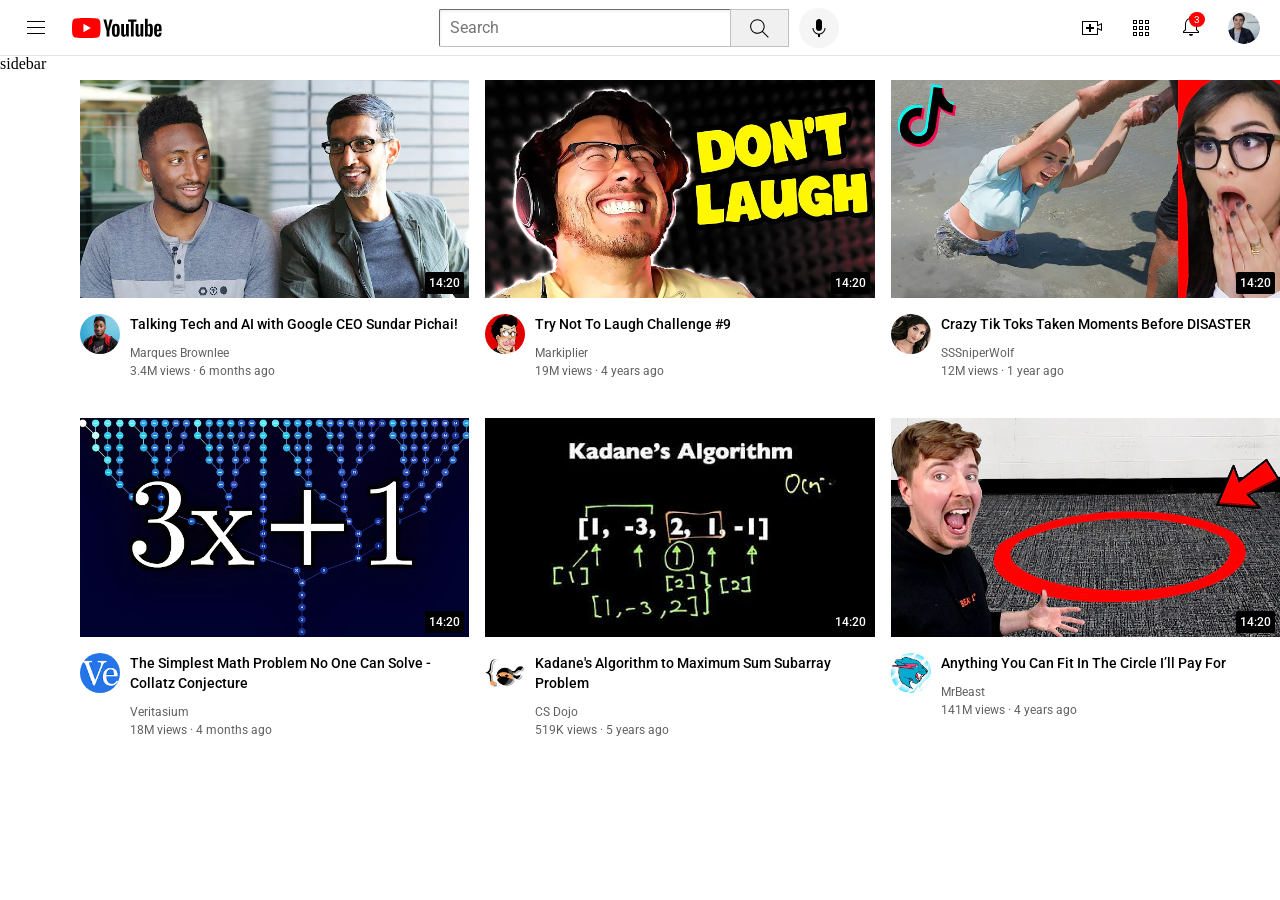
==== youtube.html @ 05bc9377 "first" ====
<!DOCTYPE html>
<html>
<title>Youtube.com clone</title>
    <head>

        <link rel="preconnect" href="https://fonts.googleapis.com">
        <link rel="preconnect" href="https://fonts.gstatic.com" crossorigin>
        <link href="https://fonts.googleapis.com/css2?family=Roboto:wght@400;500;700&display=swap" rel="stylesheet">
        <link rel="stylesheet" href="intro-to-html/styles/general.css">
        <link rel="stylesheet" href="intro-to-html/styles/header.css">
        <link rel="stylesheet" href="intro-to-html/styles/video.css">
        <link rel="stylesheet" href="intro-to-html/styles/sidebar.css">

    </head>
    <body>
        <div class="header">

            <div class="left-section">
                    <img class="hamburger-menu"  src="icon/hamburger-menu.svg" alt="">
                    <img class="youtube-logo" src="icon/youtube-logo.svg" alt="">
            </div>

            <div class="middle-section">

                <input class="search-bar" type="text" placeholder="Search">
                
                <button class="search-button">
                    <img class="search-icon" src="icon/search.svg" alt="">
                </button>    
                <button class="voice-search-button">
                    <img class="voice-search-icon" src="icon/voice-search-icon.svg" alt="">
                     
                </button>




            </div>
          

            <div class="right-section">

                <img class="upload-icon" src="icon/upload.svg" alt="">
                <img class="youtube-apps-icon" src="icon/youtube-apps.svg" alt="">
                <div class="notifications-icon-container">
                    <img class="notifications-icon" src="icon/notifications.svg" alt="">
                    <div class="notifications-count">3</div>
                </div>
                
                <img class="current-user-picture" src="icon/my-channel.jpeg" alt="">
            </div>

           
        </div>

        <div class="sidebar">
            sidebar

        </div>


        <div class="video-grid">

            <div class="video-preview">
                <div class="thumbnails-row"> 
                    <img class="thumbnails" src="thumbnails/thumbnail-1.webp" alt="">
                    
                    <div class="video-time">14:20</div>



                </div>
    
                <div class="video-info-grid">
                    <div class="channel-picture">
                        <img class="icon" src="icon/channel-1.jpeg" alt="">
                    </div>
                    <div class="video-info">
                        <p class="video-title">Talking Tech and AI with Google CEO Sundar Pichai!</p>
                        <p class="video-author">Marques Brownlee</p>
                        <p class="video-stats">3.4M views &#183; 6 months ago</p>
                    </div>   
                </div>
            </div>  
    
            <div class="video-preview">
                <div class="thumbnails-row"> 

                    <img class="thumbnails" src="thumbnails/thumbnail-2.webp" alt="">
                    <div class="video-time">14:20</div>
                </div>
                 
        
                <div class="video-info-grid">
                    <div class="channel-picture">
                        <img class="icon" src="icon/channel-2.jpeg" alt="">
                    </div>
                    <div class="video-info">
                        <p class="video-title">Try Not To Laugh Challenge #9</p>
                        <p class="video-author">Markiplier</p>
                        <p class="video-stats">19M views &#183; 4 years ago</p>
                    </div>
                </div>
            </div>
    
    
            <div class="video-preview">
                <div class="thumbnails-row"> 
                    <img class="thumbnails" src="thumbnails/thumbnail-3.webp" alt="">
                    <div class="video-time">14:20</div>
                </div>
    
                <div class="video-info-grid">
                    <div class="channel-picture">
                        <img class="icon" src="icon/channel-3.jpeg" alt="">
                    </div>
                    <div class="video-info">
                        <p class="video-title">
                            Crazy Tik Toks Taken Moments Before DISASTER</p>
                        <p class="video-author">SSSniperWolf</p>
                        <p class="video-stats">12M views &#183; 1 year ago</p>
                    </div>   
                </div>
            </div>  
    
    
    
    
            <div class="video-preview">
                <div class="thumbnails-row"> 
                    <img class="thumbnails" src="thumbnails/thumbnail-4.webp" alt="">
                    <div class="video-time">14:20</div>
                </div>
        
                <div class="video-info-grid">
                    <div class="channel-picture">
                        <img class="icon" src="icon/channel-4.jpeg" alt="">
                    </div>
                    <div class="video-info">
                        <p class="video-title">
                            The Simplest Math Problem No One Can Solve - Collatz Conjecture</p>
                        <p class="video-author">Veritasium</p>
                        <p class="video-stats">18M views &#183; 4 months ago</p>
                    </div>
                </div>
            </div>
    
    
    
            <div class="video-preview">
                <div class="thumbnails-row"> 
                    <img class="thumbnails" src="thumbnails/thumbnail-5.webp" alt="">
                    <div class="video-time">14:20</div>
                    
                </div>
    
                <div class="video-info-grid">
                    <div class="channel-picture">
                        <img class="icon" src="icon/channel-5.jpeg" alt="">
                    </div>
                    <div class="video-info">
                        <p class="video-title">Kadane's Algorithm to Maximum Sum Subarray Problem</p>
                        <p class="video-author">CS Dojo</p>
                        <p class="video-stats">519K views &#183; 5 years ago</p>
                    </div>   
                </div>
            </div>  
    
    
    
            
            <div class="video-preview">
                <div class="thumbnails-row"> 
                    <img class="thumbnails" src="thumbnails/thumbnail-6.webp" alt="">
                    <div class="video-time">14:20</div>
                </div>
        
                <div class="video-info-grid">
                    <div class="channel-picture">
                        <img class="icon" src="icon/channel-6.jpeg" alt="">
                    </div>
                    <div class="video-info">
                        <p class="video-title">Anything You Can Fit In The Circle I’ll Pay For</p>
                        <p class="video-author">MrBeast</p>
                        <p class="video-stats">141M views &#183; 4 years ago</p>
                    </div>
                </div>
            </div>

        </div>
    </body>
</html>
---- intro-to-html/styles/general.css ----
p{
    font-family: Roboto,Arial ;
    margin-top: 0;
    margin-bottom: 0;
}


body{
    margin: 0;
    padding-top: 80px;
    padding-left: 80px ;
}
---- intro-to-html/styles/header.css ----
.header{

    height: 55px;
    display: flex;
    flex-direction: row;
    justify-content: space-between;
    position: fixed;
    top: 0;
    left: 0;
    right: 0;
    background-color: white;

    border-bottom-width: 1px; 
    border-bottom-style: solid;
    border-bottom-color: rgb(228, 228, 228);
    z-index: 100;
    
}



.left-section{
    display: flex ;
 

    align-items: center;
}


.hamburger-menu{
    height: 24px;
    margin-left: 24px;
    margin-right: 24px;
 }

 .youtube-logo{
    height: 20px;
 }






 .middle-section{
    display: flex;
    align-items: center;
    flex: 1;
    margin-left: 70px;
    margin-right: 35px;
    max-width: 400px;

 }


 .search-button{
    height: 38px;
    width: 59px;
    background-color: rgb(240, 240, 240);
    border-width: 1px;
    border-style: solid;
    border-color: rgb(192, 192, 192);
    margin-left: -1px;
    margin-right: 10px;

 }
 .search-icon{
    height: 25px;
    margin-top: 4px;
 }

 .voice-search-button{
    height: 40px;
    width: 40px;
    border-radius: 20px;
    border: none;
    background-color: rgb(245, 245, 245);
 }

 .voice-search-icon{
    height: 24px;
    margin-top: 4px;

 }

 .search-bar{

    flex: 1;
    height: 34px;
    padding-left: 10px;
    font-size: 16px;
    border-width: 1px;
    border-width: solid;
    border-color: rgb(192, 192, 192);
    border-radius: 2px;
    box-shadow: inset 1px 2px 3px rgba(0, 0, 0, .05);
    width: 0;


 }

 .search-bar::placeholder{
    font-family: Roboto, Arial;
    font-size: 16px;
 }




 
 .right-section{
    display: flex;
    align-items: center;
    justify-content: space-between;
    width: 180px;
    margin-right: 20px;
    flex-shrink: 0;
 }


 .upload-icon{
    height: 24px;
 }

 .youtube-apps-icon{
    height: 24px;
 }

 .notifications-icon{
    height: 24px;
 }

 
 .notifications-icon-container{
   position: relative;
 }

 .notifications-count{
   position: absolute;
   top: -2px;
   right: -2px;
   background-color: red;
   color: white;
   font-family: Roboto, Arial;
   font-size: 10px;
   padding-left: 5px;
   padding-top: 2px;
   padding-bottom: 2px;
   padding-right: 5px;
   border-radius: 10px;

 }

 .current-user-picture{
    height: 32px;
    border-radius: 16px;
 }
---- intro-to-html/styles/video.css ----
.thumbnails{
    width: 100%;

}

.video-title{
    margin-top: 0;
    font-size: 14px;
    font-weight: 500;
    line-height: 20px;
    margin-bottom: 12px;
}

.video-author, .video-stats{
    font-size: 12px;
    color: rgb(96 96 96);

}
.video-author
{
    margin-bottom: 4px;
}


.video-preview{
    
}

.video-info-grid{
   display: grid;
   
   grid-template-columns: 50px 1fr;
}

.channel-picture{
   
}

.video-info{
   
}
.icon{
    width: 80%;
    border-radius: 50px;
}
.thumbnails-row{
    margin-bottom: 12px ;
    position: relative;
}


.video-grid{
display: grid;
grid-template-columns: 1fr 1fr 1fr;
column-gap: 16px;
row-gap: 40px;
}


.video-time{
    font-family: Roboto, Arial;
    font-size: 12px;
    font-weight: 500;
    padding-left: 4px;
    padding-right: 4px;
    padding-top: 4px;
    padding-bottom: 4px;
    border-radius: 2px;
    background-color: black;
    color: white;
    position: absolute;
    bottom: 8px;
    right: 5px;
}
---- intro-to-html/styles/sidebar.css ----
.sidebar{
    position: fixed;
    left: 0;
    bottom: 0;
    top: 55px;
    background-color: white ;
    width: 71px;
}
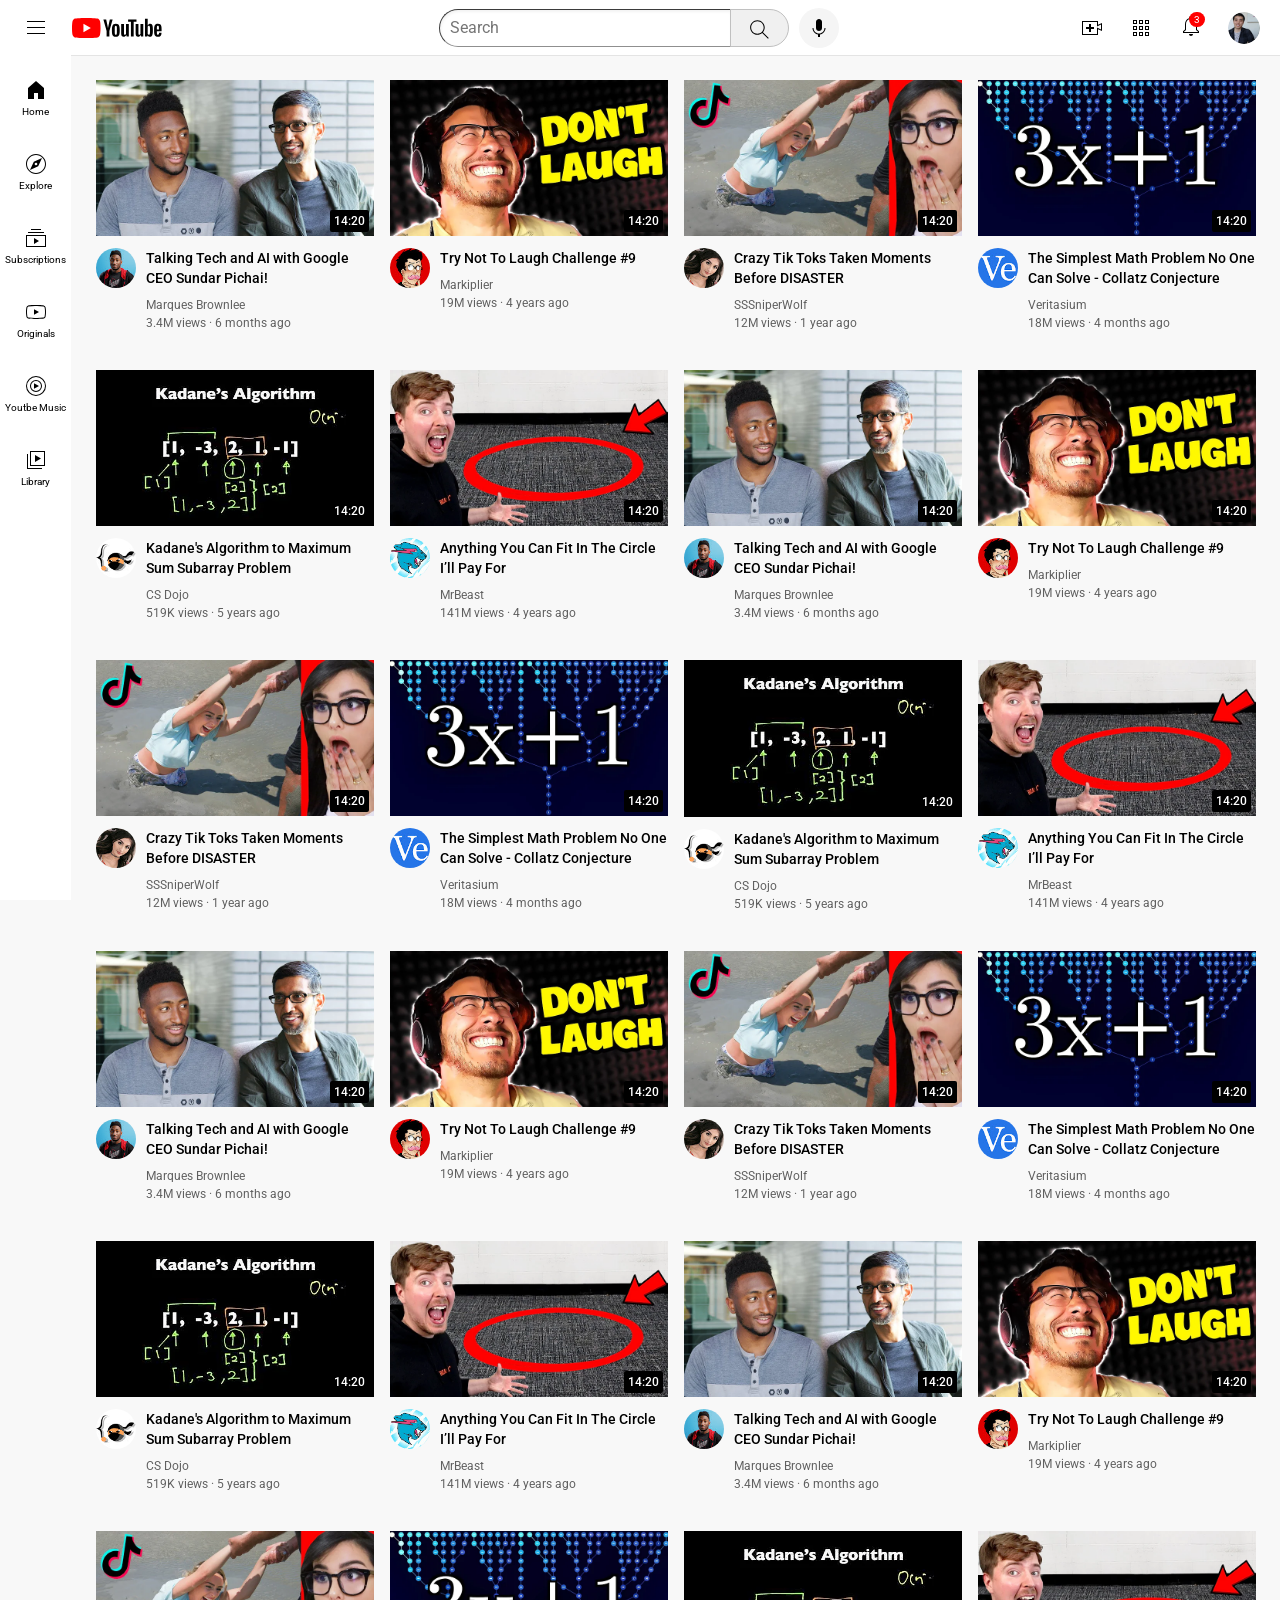
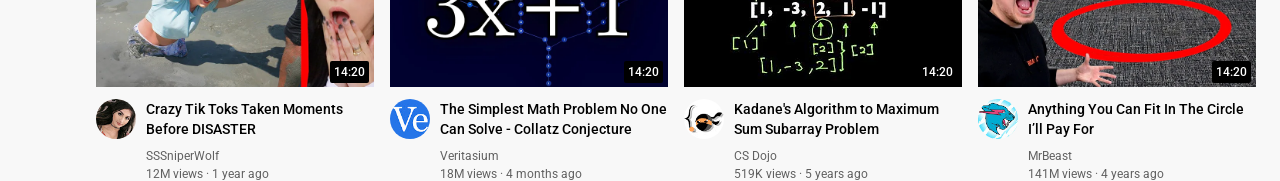
==== commit d05ecf20: "final" ====
--- a/youtube.html
+++ b/youtube.html
@@ -6,14 +6,14 @@
         <link rel="preconnect" href="https://fonts.googleapis.com">
         <link rel="preconnect" href="https://fonts.gstatic.com" crossorigin>
         <link href="https://fonts.googleapis.com/css2?family=Roboto:wght@400;500;700&display=swap" rel="stylesheet">
-        <link rel="stylesheet" href="intro-to-html/styles/general.css">
-        <link rel="stylesheet" href="intro-to-html/styles/header.css">
-        <link rel="stylesheet" href="intro-to-html/styles/video.css">
-        <link rel="stylesheet" href="intro-to-html/styles/sidebar.css">
+        <link rel="stylesheet" href="styles/general.css">
+        <link rel="stylesheet" href="styles/header.css">
+        <link rel="stylesheet" href="styles/video.css">
+        <link rel="stylesheet" href="styles/sidebar.css">
 
     </head>
     <body>
-        <div class="header">
+        <header class="header">
 
             <div class="left-section">
                     <img class="hamburger-menu"  src="icon/hamburger-menu.svg" alt="">
@@ -26,10 +26,11 @@
                 
                 <button class="search-button">
                     <img class="search-icon" src="icon/search.svg" alt="">
+                    <div class="tooltip">Search</div>
                 </button>    
                 <button class="voice-search-button">
                     <img class="voice-search-icon" src="icon/voice-search-icon.svg" alt="">
-                     
+                    <div class="tooltip">Search with your voice</div>
                 </button>
 
 
@@ -39,8 +40,13 @@
           
 
             <div class="right-section">
-
-                <img class="upload-icon" src="icon/upload.svg" alt="">
+                <div class="upload-icon-container">
+
+                    <img class="upload-icon" src="icon/upload.svg" alt="">
+                    <div class="tooltip">Create</div>
+                </div>
+
+               
                 <img class="youtube-apps-icon" src="icon/youtube-apps.svg" alt="">
                 <div class="notifications-icon-container">
                     <img class="notifications-icon" src="icon/notifications.svg" alt="">
@@ -51,142 +57,721 @@
             </div>
 
            
-        </div>
-
-        <div class="sidebar">
-            sidebar
-
-        </div>
-
-
-        <div class="video-grid">
-
-            <div class="video-preview">
-                <div class="thumbnails-row"> 
-                    <img class="thumbnails" src="thumbnails/thumbnail-1.webp" alt="">
+        </header>
+
+        <nav class="sidebar">
+            <div class="sidebar-link">
+                <img src="icon/home.svg" alt="">
+                <div>Home</div>
+            </div>
+            <div class="sidebar-link">
+                <img src="icon/explore.svg" alt="">
+                <div>Explore</div>
+            </div>
+            <div class="sidebar-link">
+                <img src="icon/subscriptions.svg" alt="">
+                <div>Subscriptions</div>
+            </div>
+            <div class="sidebar-link">
+                <img src="icon/originals.svg" alt="">
+                <div>Originals</div>
+            </div>
+            <div class="sidebar-link">
+                <img src="icon/youtube-music.svg" alt="">
+                <div>Youtbe Music</div>
+            </div>
+            <div class="sidebar-link">
+                <img src="icon/library.svg" alt="">
+                <div>Library</div>
+            </div>
+
+        </nav>
+
+        <main>
+
+            <section class="video-grid">
+
+                    <div class="video-preview">
+                        <div class="thumbnails-row"> 
+                            <a href="https://www.youtube.com/watch?v=n2RNcPRtAiY">
+                            <img class="thumbnails" src="thumbnails/thumbnail-1.webp" alt="">
+                            </a>
+                            <div class="video-time">14:20</div>
+        
+        
+        
+                        </div>
+            
+                        <div class="video-info-grid">
+                            <div class="channel-picture">
+                                <img class="icon" src="icon/channel-1.jpeg" alt="">
+                            </div>
+                            <div class="video-info">
+                                <p class="video-title">
+                                <a class="video-link" href="https://www.youtube.com/watch?v=n2RNcPRtAiY">Talking Tech and AI with Google CEO Sundar Pichai!</a>
+                                </p>
+                                <p class="video-author">Marques Brownlee</p>
+                                <p class="video-stats">3.4M views &#183; 6 months ago</p>
+                            </div>   
+                        </div>
+                    </div>  
+            
+                    <div class="video-preview">
+                        <div class="thumbnails-row"> 
+                            <a href="https://www.youtube.com/watch?v=mP0RAo9SKZk">
+                                <img class="thumbnails" src="thumbnails/thumbnail-2.webp" alt="">
+                                </a>
+                            
+                            <div class="video-time">14:20</div>
+                        </div>
+                         
+                
+                        <div class="video-info-grid">
+                            <div class="channel-picture">
+                                <img class="icon" src="icon/channel-2.jpeg" alt="">
+                            </div>
+                            <div class="video-info">
+                                <p class="video-title">
+                                <a class="video-link" href="https://www.youtube.com/watch?v=n2RNcPRtAiY">Try Not To Laugh Challenge #9
+                                </a>
+                            </p>
+                                <p class="video-author">Markiplier</p>
+                                <p class="video-stats">19M views &#183; 4 years ago</p>
+                            </div>
+                        </div>
+                    </div>
+            
+            
+                    <div class="video-preview">
+                        <div class="thumbnails-row"> 
+
+                            <a href="https://www.youtube.com/watch?v=FgjPQQeTh1w">
+                                <img class="thumbnails" src="thumbnails/thumbnail-3.webp" alt="">
+                                </a>
+                            
+                            <div class="video-time">14:20</div>
+                        </div>
+            
+                        <div class="video-info-grid">
+                            <div class="channel-picture">
+                                <img class="icon" src="icon/channel-3.jpeg" alt="">
+                            </div>
+                            <div class="video-info">
+                                <p class="video-title">
+                                    <a class="video-link" href="https://www.youtube.com/watch?v=FgjPQQeTh1w">
+                                        Crazy Tik Toks Taken Moments Before DISASTER
+                                    </a>
+                                </p>
+                               
+                                <p class="video-author">SSSniperWolf</p>
+                                <p class="video-stats">12M views &#183; 1 year ago</p>
+                            </div>   
+                        </div>
+                    </div>  
+            
+            
+                   
+            
+                    <div class="video-preview">
+                        <div class="thumbnails-row"> 
+
+                            <a href=" https://www.youtube.com/watch?v=094y1Z2wpJg">
+                                <img class="thumbnails" src="thumbnails/thumbnail-4.webp" alt="">
+                                </a>
+                          
+                            <div class="video-time">14:20</div>
+                        </div>
+                
+                        <div class="video-info-grid">
+                            <div class="channel-picture">
+                                <img class="icon" src="icon/channel-4.jpeg" alt="">
+                            </div>
+                            <div class="video-info">
+                                <p class="video-title">
+                                    <a class="video-link" href="https://www.youtube.com/watch?v=094y1Z2wpJg">
+                                        The Simplest Math Problem No One Can Solve - Collatz Conjecture
+                                    </a>
+                                </p>
+                                    
+                                <p class="video-author">Veritasium</p>
+                                <p class="video-stats">18M views &#183; 4 months ago</p>
+                            </div>
+                        </div>
+                    </div>
+            
+            
+           
+            
+                    <div class="video-preview">
+                        <div class="thumbnails-row"> 
+
+                            <a href=" https://www.youtube.com/watch?v=86CQq3pKSUw">
+                                <img class="thumbnails" src="thumbnails/thumbnail-5.webp" alt="">
+                                </a>
+
+                         
+                            <div class="video-time">14:20</div>
+                            
+                        </div>
+            
+                        <div class="video-info-grid">
+                            <div class="channel-picture">
+                                <img class="icon" src="icon/channel-5.jpeg" alt="">
+                            </div>
+                            <div class="video-info">
+                                <p class="video-title">
+                                    <a class="video-link" href="https://www.youtube.com/watch?v=094y1Z2wpJg">
+                                        Kadane's Algorithm to Maximum Sum Subarray Problem
+                                    </a>
+                                </p>
+                                <p class="video-author">CS Dojo</p>
+                                <p class="video-stats">519K views &#183; 5 years ago</p>
+                            </div>   
+                        </div>
+                    </div>  
+            
+            
+           
                     
-                    <div class="video-time">14:20</div>
-
-
-
-                </div>
-    
-                <div class="video-info-grid">
-                    <div class="channel-picture">
-                        <img class="icon" src="icon/channel-1.jpeg" alt="">
-                    </div>
-                    <div class="video-info">
-                        <p class="video-title">Talking Tech and AI with Google CEO Sundar Pichai!</p>
-                        <p class="video-author">Marques Brownlee</p>
-                        <p class="video-stats">3.4M views &#183; 6 months ago</p>
-                    </div>   
-                </div>
-            </div>  
-    
-            <div class="video-preview">
-                <div class="thumbnails-row"> 
-
-                    <img class="thumbnails" src="thumbnails/thumbnail-2.webp" alt="">
-                    <div class="video-time">14:20</div>
-                </div>
-                 
-        
-                <div class="video-info-grid">
-                    <div class="channel-picture">
-                        <img class="icon" src="icon/channel-2.jpeg" alt="">
-                    </div>
-                    <div class="video-info">
-                        <p class="video-title">Try Not To Laugh Challenge #9</p>
-                        <p class="video-author">Markiplier</p>
-                        <p class="video-stats">19M views &#183; 4 years ago</p>
-                    </div>
-                </div>
-            </div>
-    
-    
-            <div class="video-preview">
-                <div class="thumbnails-row"> 
-                    <img class="thumbnails" src="thumbnails/thumbnail-3.webp" alt="">
-                    <div class="video-time">14:20</div>
-                </div>
-    
-                <div class="video-info-grid">
-                    <div class="channel-picture">
-                        <img class="icon" src="icon/channel-3.jpeg" alt="">
-                    </div>
-                    <div class="video-info">
-                        <p class="video-title">
-                            Crazy Tik Toks Taken Moments Before DISASTER</p>
-                        <p class="video-author">SSSniperWolf</p>
-                        <p class="video-stats">12M views &#183; 1 year ago</p>
-                    </div>   
-                </div>
-            </div>  
-    
-    
-    
-    
-            <div class="video-preview">
-                <div class="thumbnails-row"> 
-                    <img class="thumbnails" src="thumbnails/thumbnail-4.webp" alt="">
-                    <div class="video-time">14:20</div>
-                </div>
-        
-                <div class="video-info-grid">
-                    <div class="channel-picture">
-                        <img class="icon" src="icon/channel-4.jpeg" alt="">
-                    </div>
-                    <div class="video-info">
-                        <p class="video-title">
-                            The Simplest Math Problem No One Can Solve - Collatz Conjecture</p>
-                        <p class="video-author">Veritasium</p>
-                        <p class="video-stats">18M views &#183; 4 months ago</p>
-                    </div>
-                </div>
-            </div>
-    
-    
-    
-            <div class="video-preview">
-                <div class="thumbnails-row"> 
-                    <img class="thumbnails" src="thumbnails/thumbnail-5.webp" alt="">
-                    <div class="video-time">14:20</div>
+                    <div class="video-preview">
+                        <div class="thumbnails-row"> 
+                            <a href="https://www.youtube.com/watch?v=yXWw0_UfSFg">
+                                <img class="thumbnails" src="thumbnails/thumbnail-6.webp" alt="">
+                                </a>
+
+                            
+                            <div class="video-time">14:20</div>
+                        </div>
+                
+                        <div class="video-info-grid">
+                            <div class="channel-picture">
+                                <img class="icon" src="icon/channel-6.jpeg" alt="">
+                            </div>
+                            <div class="video-info">
+                                <p class="video-title">
+                                    <a class="video-link" href="https://www.youtube.com/watch?v=yXWw0_UfSFg">
+                                        Anything You Can Fit In The Circle I’ll Pay For
+                                    </a>
+                                </p>
+                                <p class="video-author">MrBeast</p>
+                                <p class="video-stats">141M views &#183; 4 years ago</p>
+                            </div>
+                        </div>
+                    </div>
+
+                    <div class="video-preview">
+                        <div class="thumbnails-row"> 
+                            <a href="https://www.youtube.com/watch?v=n2RNcPRtAiY">
+                            <img class="thumbnails" src="thumbnails/thumbnail-1.webp" alt="">
+                            </a>
+                            <div class="video-time">14:20</div>
+        
+        
+        
+                        </div>
+            
+                        <div class="video-info-grid">
+                            <div class="channel-picture">
+                                <img class="icon" src="icon/channel-1.jpeg" alt="">
+                            </div>
+                            <div class="video-info">
+                                <p class="video-title">
+                                <a class="video-link" href="https://www.youtube.com/watch?v=n2RNcPRtAiY">Talking Tech and AI with Google CEO Sundar Pichai!</a>
+                                </p>
+                                <p class="video-author">Marques Brownlee</p>
+                                <p class="video-stats">3.4M views &#183; 6 months ago</p>
+                            </div>   
+                        </div>
+                    </div>  
+            
+                    <div class="video-preview">
+                        <div class="thumbnails-row"> 
+                            <a href="https://www.youtube.com/watch?v=mP0RAo9SKZk">
+                                <img class="thumbnails" src="thumbnails/thumbnail-2.webp" alt="">
+                                </a>
+                            
+                            <div class="video-time">14:20</div>
+                        </div>
+                         
+                
+                        <div class="video-info-grid">
+                            <div class="channel-picture">
+                                <img class="icon" src="icon/channel-2.jpeg" alt="">
+                            </div>
+                            <div class="video-info">
+                                <p class="video-title">
+                                <a class="video-link" href="https://www.youtube.com/watch?v=n2RNcPRtAiY">Try Not To Laugh Challenge #9
+                                </a>
+                            </p>
+                                <p class="video-author">Markiplier</p>
+                                <p class="video-stats">19M views &#183; 4 years ago</p>
+                            </div>
+                        </div>
+                    </div>
+            
+            
+                    <div class="video-preview">
+                        <div class="thumbnails-row"> 
+
+                            <a href="https://www.youtube.com/watch?v=FgjPQQeTh1w">
+                                <img class="thumbnails" src="thumbnails/thumbnail-3.webp" alt="">
+                                </a>
+                            
+                            <div class="video-time">14:20</div>
+                        </div>
+            
+                        <div class="video-info-grid">
+                            <div class="channel-picture">
+                                <img class="icon" src="icon/channel-3.jpeg" alt="">
+                            </div>
+                            <div class="video-info">
+                                <p class="video-title">
+                                    <a class="video-link" href="https://www.youtube.com/watch?v=FgjPQQeTh1w">
+                                        Crazy Tik Toks Taken Moments Before DISASTER
+                                    </a>
+                                </p>
+                               
+                                <p class="video-author">SSSniperWolf</p>
+                                <p class="video-stats">12M views &#183; 1 year ago</p>
+                            </div>   
+                        </div>
+                    </div>  
+            
+            
+                   
+            
+                    <div class="video-preview">
+                        <div class="thumbnails-row"> 
+
+                            <a href=" https://www.youtube.com/watch?v=094y1Z2wpJg">
+                                <img class="thumbnails" src="thumbnails/thumbnail-4.webp" alt="">
+                                </a>
+                          
+                            <div class="video-time">14:20</div>
+                        </div>
+                
+                        <div class="video-info-grid">
+                            <div class="channel-picture">
+                                <img class="icon" src="icon/channel-4.jpeg" alt="">
+                            </div>
+                            <div class="video-info">
+                                <p class="video-title">
+                                    <a class="video-link" href="https://www.youtube.com/watch?v=094y1Z2wpJg">
+                                        The Simplest Math Problem No One Can Solve - Collatz Conjecture
+                                    </a>
+                                </p>
+                                    
+                                <p class="video-author">Veritasium</p>
+                                <p class="video-stats">18M views &#183; 4 months ago</p>
+                            </div>
+                        </div>
+                    </div>
+            
+            
+           
+            
+                    <div class="video-preview">
+                        <div class="thumbnails-row"> 
+
+                            <a href=" https://www.youtube.com/watch?v=86CQq3pKSUw">
+                                <img class="thumbnails" src="thumbnails/thumbnail-5.webp" alt="">
+                                </a>
+
+                         
+                            <div class="video-time">14:20</div>
+                            
+                        </div>
+            
+                        <div class="video-info-grid">
+                            <div class="channel-picture">
+                                <img class="icon" src="icon/channel-5.jpeg" alt="">
+                            </div>
+                            <div class="video-info">
+                                <p class="video-title">
+                                    <a class="video-link" href="https://www.youtube.com/watch?v=094y1Z2wpJg">
+                                        Kadane's Algorithm to Maximum Sum Subarray Problem
+                                    </a>
+                                </p>
+                                <p class="video-author">CS Dojo</p>
+                                <p class="video-stats">519K views &#183; 5 years ago</p>
+                            </div>   
+                        </div>
+                    </div>  
+            
+            
+           
                     
-                </div>
-    
-                <div class="video-info-grid">
-                    <div class="channel-picture">
-                        <img class="icon" src="icon/channel-5.jpeg" alt="">
-                    </div>
-                    <div class="video-info">
-                        <p class="video-title">Kadane's Algorithm to Maximum Sum Subarray Problem</p>
-                        <p class="video-author">CS Dojo</p>
-                        <p class="video-stats">519K views &#183; 5 years ago</p>
-                    </div>   
-                </div>
-            </div>  
-    
-    
-    
-            
-            <div class="video-preview">
-                <div class="thumbnails-row"> 
-                    <img class="thumbnails" src="thumbnails/thumbnail-6.webp" alt="">
-                    <div class="video-time">14:20</div>
-                </div>
-        
-                <div class="video-info-grid">
-                    <div class="channel-picture">
-                        <img class="icon" src="icon/channel-6.jpeg" alt="">
-                    </div>
-                    <div class="video-info">
-                        <p class="video-title">Anything You Can Fit In The Circle I’ll Pay For</p>
-                        <p class="video-author">MrBeast</p>
-                        <p class="video-stats">141M views &#183; 4 years ago</p>
-                    </div>
-                </div>
-            </div>
-
-        </div>
+                    <div class="video-preview">
+                        <div class="thumbnails-row"> 
+                            <a href="https://www.youtube.com/watch?v=yXWw0_UfSFg">
+                                <img class="thumbnails" src="thumbnails/thumbnail-6.webp" alt="">
+                                </a>
+
+                            
+                            <div class="video-time">14:20</div>
+                        </div>
+                
+                        <div class="video-info-grid">
+                            <div class="channel-picture">
+                                <img class="icon" src="icon/channel-6.jpeg" alt="">
+                            </div>
+                            <div class="video-info">
+                                <p class="video-title">
+                                    <a class="video-link" href="https://www.youtube.com/watch?v=yXWw0_UfSFg">
+                                        Anything You Can Fit In The Circle I’ll Pay For
+                                    </a>
+                                </p>
+                                <p class="video-author">MrBeast</p>
+                                <p class="video-stats">141M views &#183; 4 years ago</p>
+                            </div>
+                        </div>
+                    </div>
+
+
+
+                    <div class="video-preview">
+                        <div class="thumbnails-row"> 
+                            <a href="https://www.youtube.com/watch?v=n2RNcPRtAiY">
+                            <img class="thumbnails" src="thumbnails/thumbnail-1.webp" alt="">
+                            </a>
+                            <div class="video-time">14:20</div>
+        
+        
+        
+                        </div>
+            
+                        <div class="video-info-grid">
+                            <div class="channel-picture">
+                                <img class="icon" src="icon/channel-1.jpeg" alt="">
+                            </div>
+                            <div class="video-info">
+                                <p class="video-title">
+                                <a class="video-link" href="https://www.youtube.com/watch?v=n2RNcPRtAiY">Talking Tech and AI with Google CEO Sundar Pichai!</a>
+                                </p>
+                                <p class="video-author">Marques Brownlee</p>
+                                <p class="video-stats">3.4M views &#183; 6 months ago</p>
+                            </div>   
+                        </div>
+                    </div>  
+            
+                    <div class="video-preview">
+                        <div class="thumbnails-row"> 
+                            <a href="https://www.youtube.com/watch?v=mP0RAo9SKZk">
+                                <img class="thumbnails" src="thumbnails/thumbnail-2.webp" alt="">
+                                </a>
+                            
+                            <div class="video-time">14:20</div>
+                        </div>
+                         
+                
+                        <div class="video-info-grid">
+                            <div class="channel-picture">
+                                <img class="icon" src="icon/channel-2.jpeg" alt="">
+                            </div>
+                            <div class="video-info">
+                                <p class="video-title">
+                                <a class="video-link" href="https://www.youtube.com/watch?v=n2RNcPRtAiY">Try Not To Laugh Challenge #9
+                                </a>
+                            </p>
+                                <p class="video-author">Markiplier</p>
+                                <p class="video-stats">19M views &#183; 4 years ago</p>
+                            </div>
+                        </div>
+                    </div>
+            
+            
+                    <div class="video-preview">
+                        <div class="thumbnails-row"> 
+
+                            <a href="https://www.youtube.com/watch?v=FgjPQQeTh1w">
+                                <img class="thumbnails" src="thumbnails/thumbnail-3.webp" alt="">
+                                </a>
+                            
+                            <div class="video-time">14:20</div>
+                        </div>
+            
+                        <div class="video-info-grid">
+                            <div class="channel-picture">
+                                <img class="icon" src="icon/channel-3.jpeg" alt="">
+                            </div>
+                            <div class="video-info">
+                                <p class="video-title">
+                                    <a class="video-link" href="https://www.youtube.com/watch?v=FgjPQQeTh1w">
+                                        Crazy Tik Toks Taken Moments Before DISASTER
+                                    </a>
+                                </p>
+                               
+                                <p class="video-author">SSSniperWolf</p>
+                                <p class="video-stats">12M views &#183; 1 year ago</p>
+                            </div>   
+                        </div>
+                    </div>  
+            
+            
+                   
+            
+                    <div class="video-preview">
+                        <div class="thumbnails-row"> 
+
+                            <a href=" https://www.youtube.com/watch?v=094y1Z2wpJg">
+                                <img class="thumbnails" src="thumbnails/thumbnail-4.webp" alt="">
+                                </a>
+                          
+                            <div class="video-time">14:20</div>
+                        </div>
+                
+                        <div class="video-info-grid">
+                            <div class="channel-picture">
+                                <img class="icon" src="icon/channel-4.jpeg" alt="">
+                            </div>
+                            <div class="video-info">
+                                <p class="video-title">
+                                    <a class="video-link" href="https://www.youtube.com/watch?v=094y1Z2wpJg">
+                                        The Simplest Math Problem No One Can Solve - Collatz Conjecture
+                                    </a>
+                                </p>
+                                    
+                                <p class="video-author">Veritasium</p>
+                                <p class="video-stats">18M views &#183; 4 months ago</p>
+                            </div>
+                        </div>
+                    </div>
+            
+            
+           
+            
+                    <div class="video-preview">
+                        <div class="thumbnails-row"> 
+
+                            <a href=" https://www.youtube.com/watch?v=86CQq3pKSUw">
+                                <img class="thumbnails" src="thumbnails/thumbnail-5.webp" alt="">
+                                </a>
+
+                         
+                            <div class="video-time">14:20</div>
+                            
+                        </div>
+            
+                        <div class="video-info-grid">
+                            <div class="channel-picture">
+                                <img class="icon" src="icon/channel-5.jpeg" alt="">
+                            </div>
+                            <div class="video-info">
+                                <p class="video-title">
+                                    <a class="video-link" href="https://www.youtube.com/watch?v=094y1Z2wpJg">
+                                        Kadane's Algorithm to Maximum Sum Subarray Problem
+                                    </a>
+                                </p>
+                                <p class="video-author">CS Dojo</p>
+                                <p class="video-stats">519K views &#183; 5 years ago</p>
+                            </div>   
+                        </div>
+                    </div>  
+            
+            
+           
+                    
+                    <div class="video-preview">
+                        <div class="thumbnails-row"> 
+                            <a href="https://www.youtube.com/watch?v=yXWw0_UfSFg">
+                                <img class="thumbnails" src="thumbnails/thumbnail-6.webp" alt="">
+                                </a>
+
+                            
+                            <div class="video-time">14:20</div>
+                        </div>
+                
+                        <div class="video-info-grid">
+                            <div class="channel-picture">
+                                <img class="icon" src="icon/channel-6.jpeg" alt="">
+                            </div>
+                            <div class="video-info">
+                                <p class="video-title">
+                                    <a class="video-link" href="https://www.youtube.com/watch?v=yXWw0_UfSFg">
+                                        Anything You Can Fit In The Circle I’ll Pay For
+                                    </a>
+                                </p>
+                                <p class="video-author">MrBeast</p>
+                                <p class="video-stats">141M views &#183; 4 years ago</p>
+                            </div>
+                        </div>
+                    </div>
+
+
+                    <div class="video-preview">
+                        <div class="thumbnails-row"> 
+                            <a href="https://www.youtube.com/watch?v=n2RNcPRtAiY">
+                            <img class="thumbnails" src="thumbnails/thumbnail-1.webp" alt="">
+                            </a>
+                            <div class="video-time">14:20</div>
+        
+        
+        
+                        </div>
+            
+                        <div class="video-info-grid">
+                            <div class="channel-picture">
+                                <img class="icon" src="icon/channel-1.jpeg" alt="">
+                            </div>
+                            <div class="video-info">
+                                <p class="video-title">
+                                <a class="video-link" href="https://www.youtube.com/watch?v=n2RNcPRtAiY">Talking Tech and AI with Google CEO Sundar Pichai!</a>
+                                </p>
+                                <p class="video-author">Marques Brownlee</p>
+                                <p class="video-stats">3.4M views &#183; 6 months ago</p>
+                            </div>   
+                        </div>
+                    </div>  
+            
+                    <div class="video-preview">
+                        <div class="thumbnails-row"> 
+                            <a href="https://www.youtube.com/watch?v=mP0RAo9SKZk">
+                                <img class="thumbnails" src="thumbnails/thumbnail-2.webp" alt="">
+                                </a>
+                            
+                            <div class="video-time">14:20</div>
+                        </div>
+                         
+                
+                        <div class="video-info-grid">
+                            <div class="channel-picture">
+                                <img class="icon" src="icon/channel-2.jpeg" alt="">
+                            </div>
+                            <div class="video-info">
+                                <p class="video-title">
+                                <a class="video-link" href="https://www.youtube.com/watch?v=n2RNcPRtAiY">Try Not To Laugh Challenge #9
+                                </a>
+                            </p>
+                                <p class="video-author">Markiplier</p>
+                                <p class="video-stats">19M views &#183; 4 years ago</p>
+                            </div>
+                        </div>
+                    </div>
+            
+            
+                    <div class="video-preview">
+                        <div class="thumbnails-row"> 
+
+                            <a href="https://www.youtube.com/watch?v=FgjPQQeTh1w">
+                                <img class="thumbnails" src="thumbnails/thumbnail-3.webp" alt="">
+                                </a>
+                            
+                            <div class="video-time">14:20</div>
+                        </div>
+            
+                        <div class="video-info-grid">
+                            <div class="channel-picture">
+                                <img class="icon" src="icon/channel-3.jpeg" alt="">
+                            </div>
+                            <div class="video-info">
+                                <p class="video-title">
+                                    <a class="video-link" href="https://www.youtube.com/watch?v=FgjPQQeTh1w">
+                                        Crazy Tik Toks Taken Moments Before DISASTER
+                                    </a>
+                                </p>
+                               
+                                <p class="video-author">SSSniperWolf</p>
+                                <p class="video-stats">12M views &#183; 1 year ago</p>
+                            </div>   
+                        </div>
+                    </div>  
+            
+            
+                   
+            
+                    <div class="video-preview">
+                        <div class="thumbnails-row"> 
+
+                            <a href=" https://www.youtube.com/watch?v=094y1Z2wpJg">
+                                <img class="thumbnails" src="thumbnails/thumbnail-4.webp" alt="">
+                                </a>
+                          
+                            <div class="video-time">14:20</div>
+                        </div>
+                
+                        <div class="video-info-grid">
+                            <div class="channel-picture">
+                                <img class="icon" src="icon/channel-4.jpeg" alt="">
+                            </div>
+                            <div class="video-info">
+                                <p class="video-title">
+                                    <a class="video-link" href="https://www.youtube.com/watch?v=094y1Z2wpJg">
+                                        The Simplest Math Problem No One Can Solve - Collatz Conjecture
+                                    </a>
+                                </p>
+                                    
+                                <p class="video-author">Veritasium</p>
+                                <p class="video-stats">18M views &#183; 4 months ago</p>
+                            </div>
+                        </div>
+                    </div>
+            
+            
+           
+            
+                    <div class="video-preview">
+                        <div class="thumbnails-row"> 
+
+                            <a href=" https://www.youtube.com/watch?v=86CQq3pKSUw">
+                                <img class="thumbnails" src="thumbnails/thumbnail-5.webp" alt="">
+                                </a>
+
+                         
+                            <div class="video-time">14:20</div>
+                            
+                        </div>
+            
+                        <div class="video-info-grid">
+                            <div class="channel-picture">
+                                <img class="icon" src="icon/channel-5.jpeg" alt="">
+                            </div>
+                            <div class="video-info">
+                                <p class="video-title">
+                                    <a class="video-link" href="https://www.youtube.com/watch?v=094y1Z2wpJg">
+                                        Kadane's Algorithm to Maximum Sum Subarray Problem
+                                    </a>
+                                </p>
+                                <p class="video-author">CS Dojo</p>
+                                <p class="video-stats">519K views &#183; 5 years ago</p>
+                            </div>   
+                        </div>
+                    </div>  
+            
+            
+           
+                    
+                    <div class="video-preview">
+                        <div class="thumbnails-row"> 
+                            <a href="https://www.youtube.com/watch?v=yXWw0_UfSFg">
+                                <img class="thumbnails" src="thumbnails/thumbnail-6.webp" alt="">
+                                </a>
+
+                            
+                            <div class="video-time">14:20</div>
+                        </div>
+                
+                        <div class="video-info-grid">
+                            <div class="channel-picture">
+                                <img class="icon" src="icon/channel-6.jpeg" alt="">
+                            </div>
+                            <div class="video-info">
+                                <p class="video-title">
+                                    <a class="video-link" href="https://www.youtube.com/watch?v=yXWw0_UfSFg">
+                                        Anything You Can Fit In The Circle I’ll Pay For
+                                    </a>
+                                </p>
+                                <p class="video-author">MrBeast</p>
+                                <p class="video-stats">141M views &#183; 4 years ago</p>
+                            </div>
+                        </div>
+                    </div>
+                    
+        
+            </section>
+
+
+        </main>
+
+
     </body>
 </html>
--- a/styles/general.css
+++ b/styles/general.css
@@ -0,0 +1,15 @@
+p{
+    font-family: Roboto,Arial ;
+    margin-top: 0;
+    margin-bottom: 0;
+}
+
+
+body{
+    margin: 0;
+    padding-top: 80px;
+    padding-left: 96px ;
+    padding-right: 24px;
+    background-color: rgb(248, 248, 248);
+}
+
--- a/styles/header.css
+++ b/styles/header.css
@@ -0,0 +1,202 @@
+.header{
+
+    height: 55px;
+    display: flex;
+    flex-direction: row;
+    justify-content: space-between;
+    position: fixed;
+    top: 0;
+    left: 0;
+    right: 0;
+    background-color: white;
+
+    border-bottom-width: 1px; 
+    border-bottom-style: solid;
+    border-bottom-color: rgb(228, 228, 228);
+    z-index: 100;
+    
+}
+
+
+
+.left-section{
+    display: flex ;
+ 
+
+    align-items: center;
+}
+
+
+.hamburger-menu{
+    height: 24px;
+    margin-left: 24px;
+    margin-right: 24px;
+ }
+
+ .youtube-logo{
+    height: 20px;
+ }
+
+
+
+
+
+
+ .middle-section{
+    display: flex;
+    align-items: center;
+    flex: 1;
+    margin-left: 70px;
+    margin-right: 35px;
+    max-width: 400px;
+
+ }
+
+
+ .search-button{
+    height: 38px;
+    width: 59px;
+    background-color: rgb(240, 240, 240);
+    border-width: 1px;
+    border-style: solid;
+    border-color: rgb(192, 192, 192);
+    margin-left: -1px;
+    margin-right: 10px;
+    border-top-right-radius: 20px;
+    border-bottom-right-radius: 20px;
+   
+
+ }
+
+
+ .search-button, .voice-search-button, .upload-icon-container {
+   display: flex;
+   justify-content: center;
+   align-items: center;
+   position: relative;
+ }
+
+ .search-button .tooltip, .voice-search-button .tooltip, 
+ .upload-icon-container .tooltip
+ {
+   font-family: Roboto, Arial;
+   position: absolute;
+   background-color: gray;
+   color: white;
+   padding-top: 4px;
+   padding-bottom: 4px;
+   padding-left: 8px;
+   padding-right: 8px;
+   margin-left: -5px;
+   border-radius: 2px;
+   font-size: 12px;
+   bottom: -30px;
+   opacity: 0;
+   transition: opacity 0.15s;
+   pointer-events: none;
+   white-space: nowrap;
+
+ }
+
+ .search-button:hover .tooltip, .voice-search-button:hover .tooltip
+ , .upload-icon-container:hover .tooltip
+
+ 
+ {
+   opacity: 1;
+
+ }
+
+ .search-icon{
+    height: 25px;
+    margin-top: 4px;
+ }
+
+ .voice-search-button{
+    height: 40px;
+    width: 40px;
+    border-radius: 20px;
+    border: none;
+    background-color: rgb(245, 245, 245);
+ }
+
+ .voice-search-icon{
+    height: 24px;
+
+
+ }
+
+ .search-bar{
+
+    flex: 1;
+    height: 34px;
+    padding-left: 10px;
+    font-size: 16px;
+    border-width: 1px;
+    border-width: solid;
+    border-color: rgb(143, 143, 143);
+   
+    box-shadow: inset 1px 2px 3px rgba(0, 0, 0, .05);
+    width: 0;
+    border-top-left-radius: 20px;
+    border-bottom-left-radius: 20px;
+
+
+ }
+
+ .search-bar::placeholder{
+    font-family: Roboto, Arial;
+    font-size: 16px;
+ }
+
+
+
+
+ 
+ .right-section{
+    display: flex;
+    align-items: center;
+    justify-content: space-between;
+    width: 180px;
+    margin-right: 20px;
+    flex-shrink: 0;
+ }
+
+
+ .upload-icon{
+    height: 24px;
+ }
+
+ .youtube-apps-icon{
+    height: 24px;
+ }
+
+ .notifications-icon{
+    height: 24px;
+ }
+
+ 
+ .notifications-icon-container{
+   position: relative;
+ }
+
+ .notifications-count{
+   position: absolute;
+   top: -2px;
+   right: -2px;
+   background-color: red;
+   color: white;
+   font-family: Roboto, Arial;
+   font-size: 10px;
+   padding-left: 5px;
+   padding-top: 2px;
+   padding-bottom: 2px;
+   padding-right: 5px;
+   border-radius: 10px;
+
+ }
+
+ .current-user-picture{
+    height: 32px;
+    border-radius: 16px;
+ }
--- a/styles/video.css
+++ b/styles/video.css
@@ -0,0 +1,105 @@
+
+.thumbnails{
+    width: 100%;
+
+}
+
+.video-title{
+    margin-top: 0;
+    font-size: 14px;
+    font-weight: 500;
+    line-height: 20px;
+    margin-bottom: 10px;
+}
+
+.video-author, .video-stats{
+    font-size: 12px;
+    color: rgb(96 96 96);
+
+}
+.video-author
+{
+    margin-bottom: 4px;
+}
+
+
+.video-preview{
+    
+}
+
+.video-info-grid{
+   display: grid;
+   
+   grid-template-columns: 50px 1fr;
+}
+
+.channel-picture{
+   
+}
+
+.video-info{
+   
+}
+.icon{
+    width: 80%;
+    border-radius: 50px;
+}
+.thumbnails-row{
+    margin-bottom: 8px ;
+    position: relative;
+}
+
+
+.video-grid{
+display: grid;
+grid-template-columns: 1fr 1fr 1fr;
+column-gap: 16px;
+row-gap: 40px;
+}
+
+@media (max-width: 750px)
+{
+    .video-grid{
+        grid-template-columns: 1fr 1fr;
+    }
+}
+
+@media (min-width: 750px) and (max-width: 1000px)
+{
+    .video-grid{
+        grid-template-columns: 1fr 1fr 1fr ;
+    }
+}
+
+@media (min-width: 1000px)
+{
+    .video-grid{
+        grid-template-columns: 1fr 1fr 1fr 1fr;
+    }
+}
+
+
+
+
+.video-time{
+    font-family: Roboto, Arial;
+    font-size: 12px;
+    font-weight: 500;
+    padding-left: 4px;
+    padding-right: 4px;
+    padding-top: 4px;
+    padding-bottom: 4px;
+    border-radius: 2px;
+    background-color: black;
+    color: white;
+    position: absolute;
+    bottom: 8px;
+    right: 5px;
+}
+
+
+.video-link
+{
+    text-decoration: none;
+    color: black;
+}
--- a/styles/sidebar.css
+++ b/styles/sidebar.css
@@ -0,0 +1,39 @@
+.sidebar{
+    position: fixed;
+    left: 0;
+    bottom: 0;
+    top: 55px;
+    background-color: white ;
+    width: 71px;
+    z-index: 200;
+    padding-top: 5px;
+}
+
+.sidebar-link{
+    
+    height: 74px;
+    display: flex;
+    justify-content: center;
+    align-items: center;
+    flex-direction: column;
+    cursor: pointer;
+    
+}
+
+
+.sidebar-link:hover{
+
+    background-color: rgb(235, 235, 235);
+}
+
+.sidebar-link img{
+
+    height: 24px;
+    margin-bottom: 4px;
+}
+
+.sidebar-link div{
+    font-family: Roboto, Arial;
+    font-size: 10px;
+}
+
